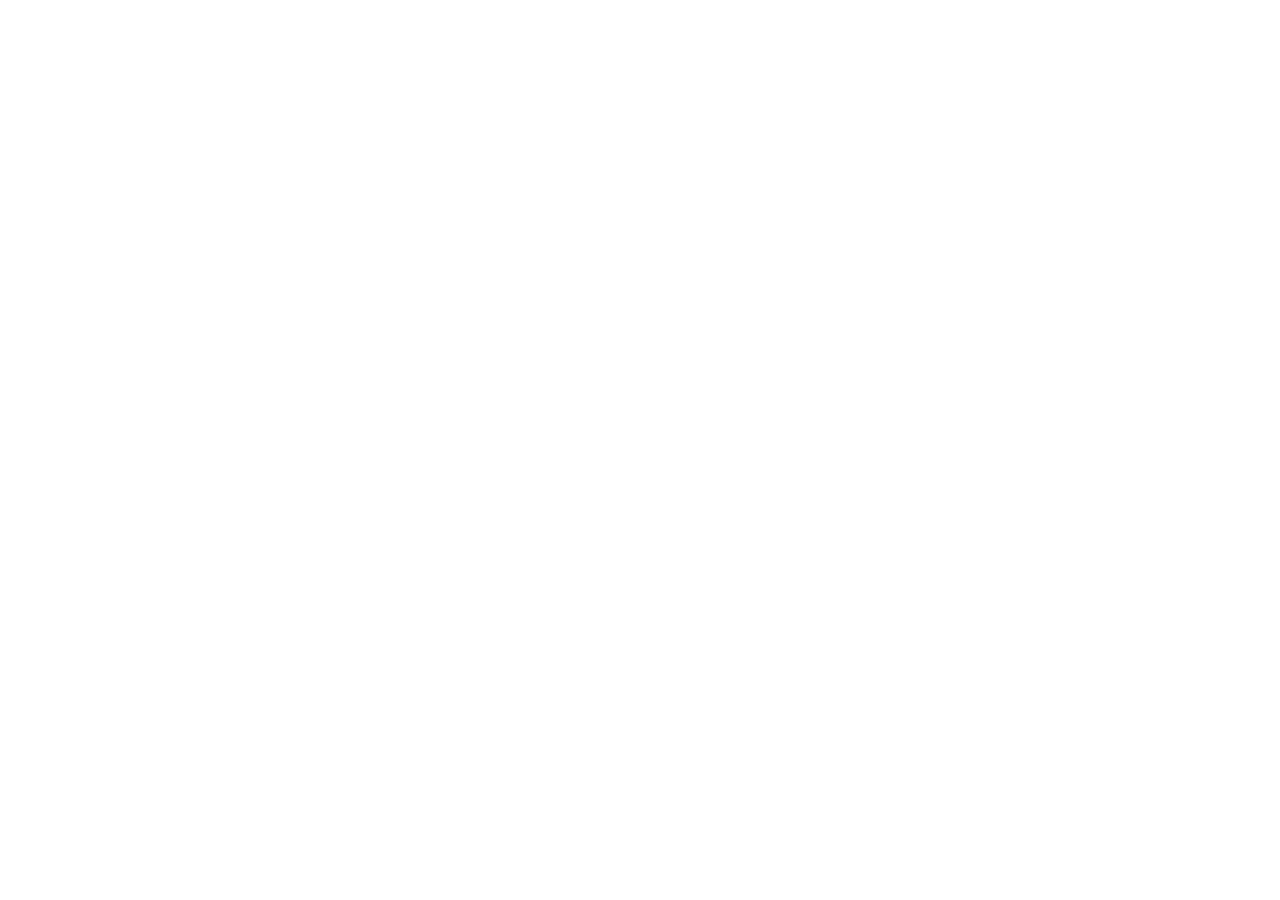
==== clear_path_dg/index.html @ 9d94dc0c "Add DG hackathon example" ====
<!DOCTYPE html>
<html lang="en">
  <head>
    <meta charset="UTF-8" />
    <meta name="viewport" content="width=device-width, initial-scale=1.0" />
    <title>ClearPath DG - IMDG Compliance Solution</title>
    <script type="module" crossorigin src="/assets/index-Cmu857G7.js"></script>
    <link rel="stylesheet" crossorigin href="/assets/index-CuguKov4.css">
  </head>
  <body>
    <div id="app"></div>
  </body>
</html>
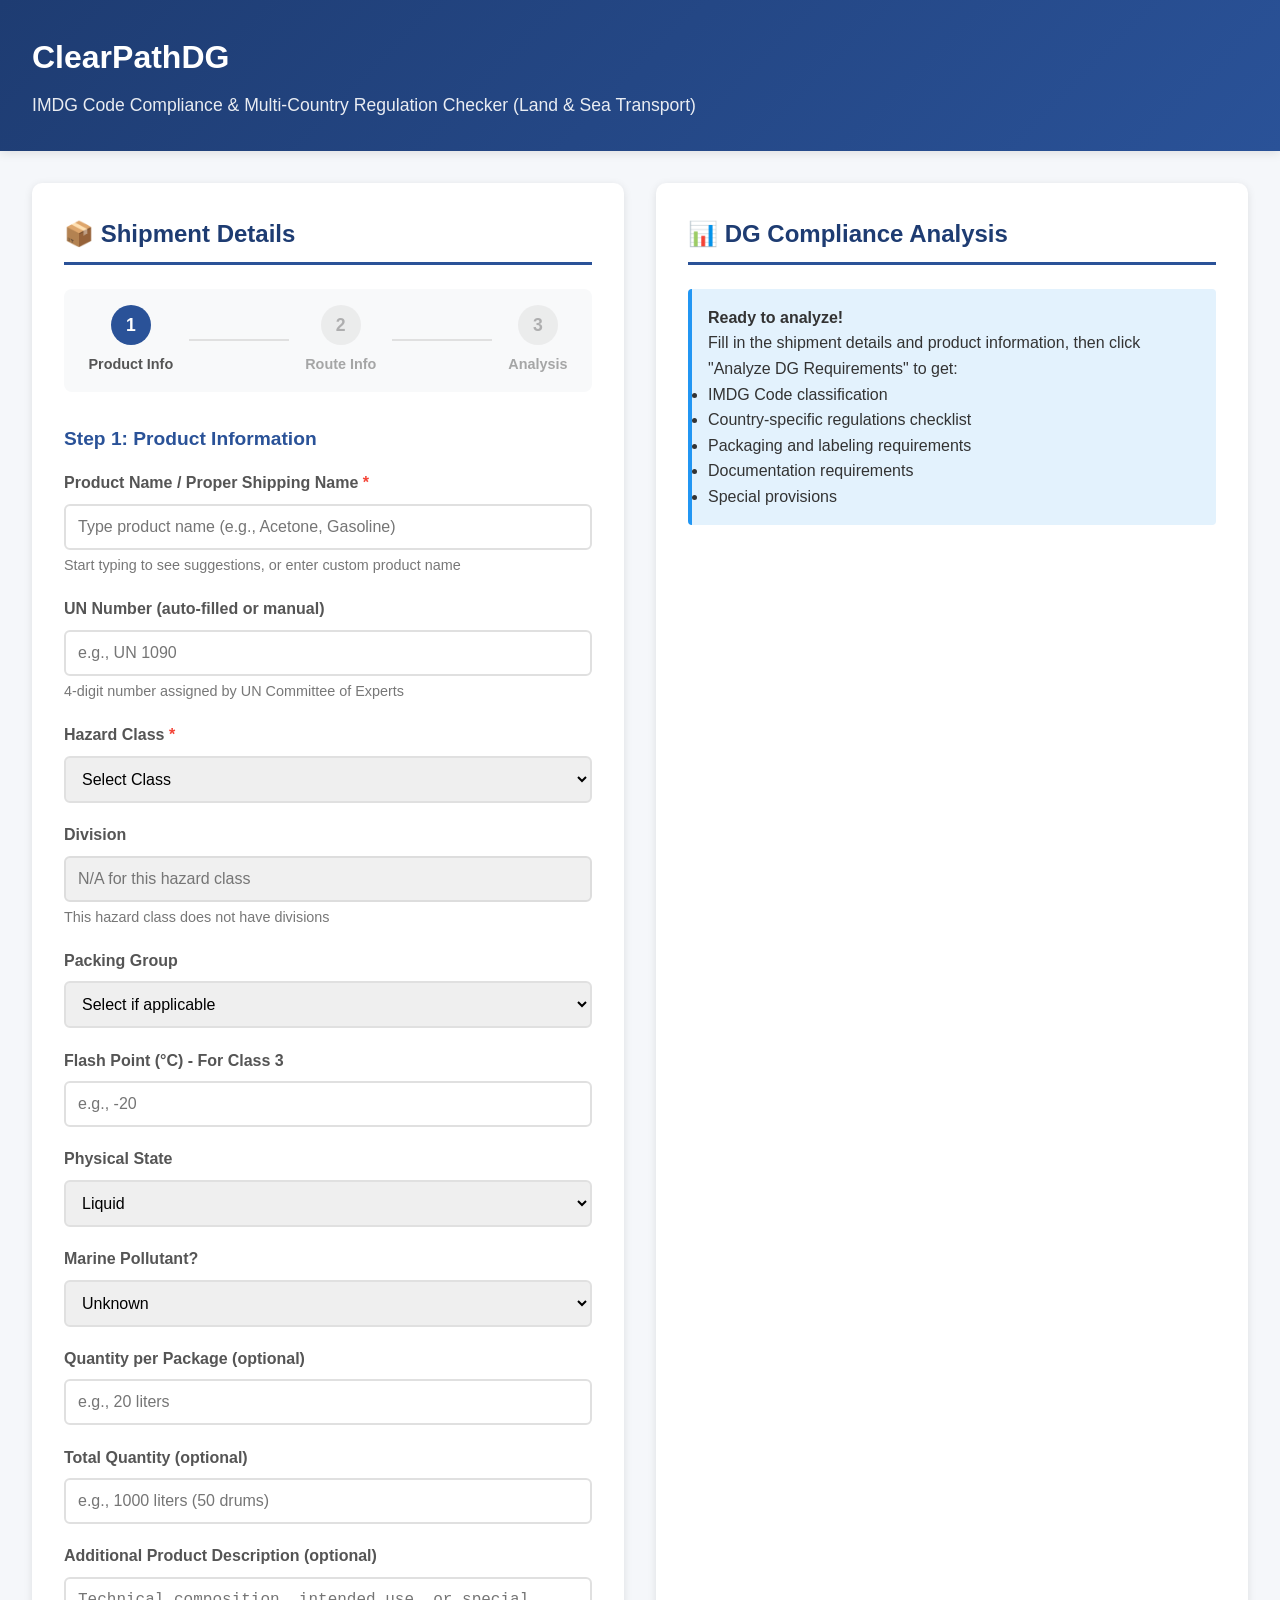
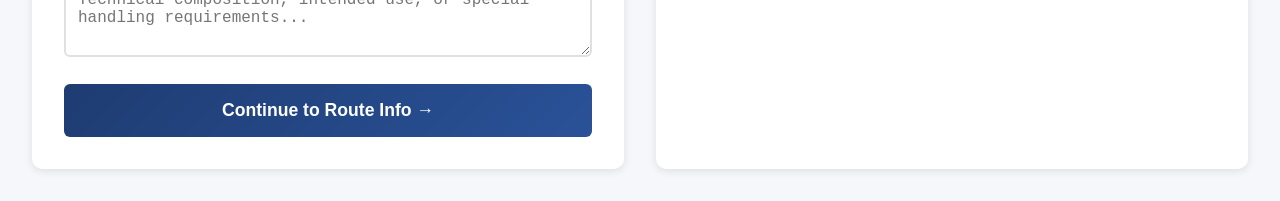
==== commit 5be56635: "Fix relative js/css paths for DG example" ====
--- a/clear_path_dg/index.html
+++ b/clear_path_dg/index.html
@@ -4,8 +4,8 @@
     <meta charset="UTF-8" />
     <meta name="viewport" content="width=device-width, initial-scale=1.0" />
     <title>ClearPath DG - IMDG Compliance Solution</title>
-    <script type="module" crossorigin src="/assets/index-Cmu857G7.js"></script>
-    <link rel="stylesheet" crossorigin href="/assets/index-CuguKov4.css">
+    <script type="module" crossorigin src="./assets/index-Cmu857G7.js"></script>
+    <link rel="stylesheet" crossorigin href="./assets/index-CuguKov4.css">
   </head>
   <body>
     <div id="app"></div>
--- a/clear_path_dg/assets/index-CuguKov4.css
+++ b/clear_path_dg/assets/index-CuguKov4.css
@@ -0,0 +1 @@
+.card.svelte-q6l9it.svelte-q6l9it{background:#fff;border-radius:10px;padding:2rem;box-shadow:0 2px 8px #0000001a}h2.svelte-q6l9it.svelte-q6l9it{color:#1e3c72;margin-bottom:1.5rem;font-size:1.5rem;border-bottom:3px solid #2a5298;padding-bottom:.5rem}h3.svelte-q6l9it.svelte-q6l9it{color:#2a5298;margin:1.5rem 0 1rem;font-size:1.2rem}.form-group.svelte-q6l9it.svelte-q6l9it{margin-bottom:1.2rem}label.svelte-q6l9it.svelte-q6l9it{display:block;font-weight:600;margin-bottom:.5rem;color:#555}input[type=text].svelte-q6l9it.svelte-q6l9it,input[type=number].svelte-q6l9it.svelte-q6l9it,textarea.svelte-q6l9it.svelte-q6l9it,select.svelte-q6l9it.svelte-q6l9it{width:100%;padding:.75rem;border:2px solid #e0e0e0;border-radius:6px;font-size:1rem;transition:border-color .3s}input[type=text].svelte-q6l9it.svelte-q6l9it:focus,input[type=number].svelte-q6l9it.svelte-q6l9it:focus,textarea.svelte-q6l9it.svelte-q6l9it:focus,select.svelte-q6l9it.svelte-q6l9it:focus{outline:none;border-color:#2a5298}input.svelte-q6l9it.svelte-q6l9it:disabled,select.svelte-q6l9it.svelte-q6l9it:disabled,textarea.svelte-q6l9it.svelte-q6l9it:disabled,.muted-input.svelte-q6l9it.svelte-q6l9it{background-color:#f0f0f0;color:#999;cursor:not-allowed;border-color:#ddd}.auto-filled-indicator.svelte-q6l9it.svelte-q6l9it{font-size:.85rem;color:#28a745;margin-top:.25rem;font-weight:500}.guidance-indicator.svelte-q6l9it.svelte-q6l9it{font-size:.85rem;color:#06c;margin-top:.25rem;font-weight:500}textarea.svelte-q6l9it.svelte-q6l9it{resize:vertical;min-height:80px}.btn.svelte-q6l9it.svelte-q6l9it{background:linear-gradient(135deg,#1e3c72,#2a5298);color:#fff;border:none;padding:1rem 2rem;border-radius:6px;font-size:1.1rem;font-weight:600;cursor:pointer;width:100%;transition:transform .2s,box-shadow .2s}.btn.svelte-q6l9it.svelte-q6l9it:hover{transform:translateY(-2px);box-shadow:0 4px 12px #2a52984d}.btn.svelte-q6l9it.svelte-q6l9it:active{transform:translateY(0)}.required.svelte-q6l9it.svelte-q6l9it{color:#f44336}.help-text.svelte-q6l9it.svelte-q6l9it{font-size:.9rem;color:#777;margin-top:.25rem}.progress-bar.svelte-q6l9it.svelte-q6l9it{display:flex;align-items:center;justify-content:center;margin-bottom:2rem;padding:1rem;background:#f8f9fa;border-radius:8px}.step.svelte-q6l9it.svelte-q6l9it{display:flex;flex-direction:column;align-items:center;gap:.5rem;opacity:.5;transition:opacity .3s}.step.active.svelte-q6l9it.svelte-q6l9it,.step.completed.svelte-q6l9it.svelte-q6l9it{opacity:1}.step-number.svelte-q6l9it.svelte-q6l9it{width:40px;height:40px;border-radius:50%;background:#e0e0e0;color:#666;display:flex;align-items:center;justify-content:center;font-weight:600;font-size:1.1rem;transition:all .3s}.step.active.svelte-q6l9it .step-number.svelte-q6l9it,.step.completed.svelte-q6l9it .step-number.svelte-q6l9it{background:#2a5298;color:#fff}.step.completed.svelte-q6l9it .step-number.svelte-q6l9it:after{content:"✓"}.step-label.svelte-q6l9it.svelte-q6l9it{font-size:.9rem;font-weight:600;color:#555}.step-line.svelte-q6l9it.svelte-q6l9it{flex:1;height:2px;background:#e0e0e0;margin:0 1rem;max-width:100px;transition:background .3s}.step-line.active.svelte-q6l9it.svelte-q6l9it{background:#2a5298}.match-found.svelte-q6l9it.svelte-q6l9it{background:#d4edda;border:2px solid #28a745;border-radius:6px;padding:.75rem;margin-top:.5rem;display:flex;align-items:center;gap:.5rem}.btn-small.svelte-q6l9it.svelte-q6l9it{background:#28a745;color:#fff;border:none;padding:.4rem .8rem;border-radius:4px;font-size:.85rem;cursor:pointer;margin-left:auto;transition:background .2s}.btn-small.svelte-q6l9it.svelte-q6l9it:hover{background:#218838}.button-group.svelte-q6l9it.svelte-q6l9it{display:flex;gap:1rem;margin-top:1rem}.button-group.svelte-q6l9it .btn-secondary.svelte-q6l9it{background:#6c757d;color:#fff;border:none;padding:1rem 2rem;border-radius:6px;font-size:1.1rem;font-weight:600;cursor:pointer;transition:background .2s}.button-group.svelte-q6l9it .btn-secondary.svelte-q6l9it:hover{background:#5a6268}.button-group.svelte-q6l9it .btn.svelte-q6l9it{flex:1}.autocomplete-container.svelte-q6l9it.svelte-q6l9it{position:relative}.suggestions-dropdown.svelte-q6l9it.svelte-q6l9it{position:absolute;top:100%;left:0;right:0;background:#fff;border:2px solid #2a5298;border-top:none;border-radius:0 0 6px 6px;box-shadow:0 4px 12px #00000026;max-height:300px;overflow-y:auto;z-index:1000;margin-top:2px}.suggestion-item.svelte-q6l9it.svelte-q6l9it{padding:.75rem 1rem;cursor:pointer;border-bottom:1px solid #f0f0f0;transition:background .2s}.suggestion-item.svelte-q6l9it.svelte-q6l9it:last-child{border-bottom:none}.suggestion-item.svelte-q6l9it.svelte-q6l9it:hover,.suggestion-item.selected.svelte-q6l9it.svelte-q6l9it{background:#e3f2fd}.suggestion-name.svelte-q6l9it.svelte-q6l9it{display:flex;justify-content:space-between;align-items:center;margin-bottom:.25rem}.suggestion-un.svelte-q6l9it.svelte-q6l9it{color:#2a5298;font-weight:600;font-size:.9rem;background:#e3f2fd;padding:.2rem .5rem;border-radius:4px}.suggestion-class.svelte-q6l9it.svelte-q6l9it{font-size:.85rem;color:#666}.submitted-summary.svelte-q6l9it.svelte-q6l9it{background:#f0f4ff;border:2px solid #2a5298;border-radius:8px;padding:1.25rem;margin-bottom:1rem}.submitted-row.svelte-q6l9it.svelte-q6l9it{display:flex;justify-content:space-between;align-items:center;padding:.4rem 0;border-bottom:1px solid #dde4f5}.submitted-row.svelte-q6l9it.svelte-q6l9it:last-child{border-bottom:none}.submitted-label.svelte-q6l9it.svelte-q6l9it{color:#666;font-size:.9rem}.btn-edit.svelte-q6l9it.svelte-q6l9it{background:#6c757d;margin-top:.75rem;font-size:.95rem;padding:.75rem 1.5rem}.btn-edit.svelte-q6l9it.svelte-q6l9it:hover{background:#5a6268}.card.svelte-1vx4206.svelte-1vx4206{background:#fff;border-radius:10px;padding:2rem;box-shadow:0 2px 8px #0000001a}h2.svelte-1vx4206.svelte-1vx4206{color:#1e3c72;margin-bottom:1.5rem;font-size:1.5rem;border-bottom:3px solid #2a5298;padding-bottom:.5rem}h3.svelte-1vx4206.svelte-1vx4206{color:#2a5298;margin:2rem 0 .5rem;font-size:1.2rem}h4.svelte-1vx4206.svelte-1vx4206{color:#1e3c72;margin-bottom:.75rem}.section-intro.svelte-1vx4206.svelte-1vx4206{color:#555;margin:0 0 1rem;font-size:.95rem;line-height:1.5}.info-box.svelte-1vx4206.svelte-1vx4206{background:#e3f2fd;border-left:4px solid #2196f3;padding:1rem;margin:1rem 0;border-radius:4px}.warning-box.svelte-1vx4206.svelte-1vx4206{background:#fff3cd;border-left:4px solid #ffc107;padding:1rem;margin:1.5rem 0;border-radius:4px}.success-box.svelte-1vx4206.svelte-1vx4206{background:#d4edda;border-left:4px solid #28a745;padding:1rem;margin:1rem 0;border-radius:4px}.summary-card.svelte-1vx4206.svelte-1vx4206{background:linear-gradient(135deg,#667eea,#764ba2);color:#fff;border-radius:8px;padding:1.5rem;margin:1rem 0}.summary-card.svelte-1vx4206 h4.svelte-1vx4206{color:#fff;margin-bottom:1rem;font-size:1.2rem}.summary-grid.svelte-1vx4206.svelte-1vx4206{display:grid;grid-template-columns:repeat(auto-fit,minmax(220px,1fr));gap:1rem}.summary-item.svelte-1vx4206.svelte-1vx4206{background:#ffffff1f;padding:.75rem;border-radius:6px}.summary-item.svelte-1vx4206 strong.svelte-1vx4206{color:gold}.imdg-result.svelte-1vx4206.svelte-1vx4206{background:#f8f9fa;border:2px solid #2a5298;border-radius:8px;padding:1.5rem;margin:1rem 0}.imdg-detail.svelte-1vx4206.svelte-1vx4206{display:grid;grid-template-columns:1fr 2fr;gap:.5rem;margin:.5rem 0;padding:.5rem;background:#fff;border-radius:4px}.imdg-detail.svelte-1vx4206 strong.svelte-1vx4206{color:#2a5298}.badges.svelte-1vx4206.svelte-1vx4206{margin-top:1rem}.badge.svelte-1vx4206.svelte-1vx4206{display:inline-block;padding:.25rem .75rem;border-radius:12px;font-size:.85rem;font-weight:600;margin:.25rem}.badge-danger.svelte-1vx4206.svelte-1vx4206{background:#f44336;color:#fff}.badge-warning.svelte-1vx4206.svelte-1vx4206{background:#ff9800;color:#fff}.badge-info.svelte-1vx4206.svelte-1vx4206{background:#2196f3;color:#fff}.prefill-table-wrap.svelte-1vx4206.svelte-1vx4206{overflow-x:auto;margin:1rem 0 1.5rem;border-radius:8px;border:1px solid #e0e0e0}.prefill-table.svelte-1vx4206.svelte-1vx4206{width:100%;border-collapse:collapse;font-size:.9rem}.prefill-table.svelte-1vx4206 thead tr.svelte-1vx4206{background:#1e3c72;color:#fff}.prefill-table.svelte-1vx4206 th.svelte-1vx4206,.prefill-table.svelte-1vx4206 td.svelte-1vx4206{padding:.65rem 1rem;text-align:left;border-bottom:1px solid #e0e0e0}.prefill-table.svelte-1vx4206 tbody tr.svelte-1vx4206:nth-child(2n){background:#f5f7ff}.prefill-table.svelte-1vx4206 tbody tr.svelte-1vx4206:hover{background:#e8eeff}.field-name.svelte-1vx4206.svelte-1vx4206{font-weight:600;color:#1e3c72;white-space:nowrap}.field-value.svelte-1vx4206 code.svelte-1vx4206{background:#e8f0fe;color:#1a237e;padding:.15rem .4rem;border-radius:4px;font-size:.88rem}.field-docs.svelte-1vx4206.svelte-1vx4206{color:#555;font-size:.85rem}.progress-wrap.svelte-1vx4206.svelte-1vx4206{display:flex;align-items:center;gap:1rem;margin:1rem 0}.progress-bar-outer.svelte-1vx4206.svelte-1vx4206{flex:1;height:10px;background:#e0e0e0;border-radius:5px;overflow:hidden}.progress-bar-inner.svelte-1vx4206.svelte-1vx4206{height:100%;background:linear-gradient(90deg,#2a5298,#43a047);border-radius:5px;transition:width .3s ease}.progress-label.svelte-1vx4206.svelte-1vx4206{font-size:.9rem;color:#555;white-space:nowrap;font-weight:600}.progress-label.all-done.svelte-1vx4206.svelte-1vx4206{color:#2e7d32}.checklist-interactive.svelte-1vx4206.svelte-1vx4206{list-style:none;padding:0;margin:.5rem 0}.check-item.svelte-1vx4206.svelte-1vx4206{display:flex;align-items:flex-start;gap:.75rem;padding:.75rem 1rem;margin:.4rem 0;background:#f8f9fa;border:1px solid #e0e0e0;border-left:4px solid #2a5298;border-radius:6px;cursor:pointer;transition:background .15s,border-color .15s;-webkit-user-select:none;user-select:none}.check-item.svelte-1vx4206.svelte-1vx4206:hover{background:#eef2ff}.check-item.item-done.svelte-1vx4206.svelte-1vx4206{background:#f1faf1;border-left-color:#43a047;opacity:.85}.check-item.item-done.svelte-1vx4206 .check-label.svelte-1vx4206{text-decoration:line-through;color:#888}.check-box.svelte-1vx4206.svelte-1vx4206{font-size:1.3rem;color:#2a5298;flex-shrink:0;line-height:1.2}.item-done.svelte-1vx4206 .check-box.svelte-1vx4206{color:#43a047}.check-body.svelte-1vx4206.svelte-1vx4206{display:flex;flex-direction:column;gap:.25rem}.check-label.svelte-1vx4206.svelte-1vx4206{line-height:1.4;color:#333}.reg-link.svelte-1vx4206.svelte-1vx4206{display:inline-block;font-size:.8rem;color:#2a5298;text-decoration:none;font-weight:600}.reg-link.svelte-1vx4206.svelte-1vx4206:hover{text-decoration:underline}.form-category.svelte-1vx4206.svelte-1vx4206{background:#f8f9fa;border:2px solid #e0e0e0;border-radius:8px;padding:1.5rem;margin:1.5rem 0}.form-category.high-risk.svelte-1vx4206.svelte-1vx4206{background:#fff8f0;border-color:#f57c00}.form-category.svelte-1vx4206 h4.svelte-1vx4206{color:#1e3c72;margin-bottom:1rem;font-size:1.05rem}.form-list.svelte-1vx4206.svelte-1vx4206{list-style:none;padding:0;margin:0}.form-item.svelte-1vx4206.svelte-1vx4206{background:#fff;border:1px solid #e0e0e0;border-left:4px solid #2a5298;border-radius:6px;padding:1.25rem;margin:1rem 0;transition:box-shadow .2s}.form-item.svelte-1vx4206.svelte-1vx4206:hover{box-shadow:0 2px 8px #00000014}.form-header.svelte-1vx4206.svelte-1vx4206{display:flex;justify-content:space-between;align-items:center;margin-bottom:.75rem;flex-wrap:wrap;gap:.5rem}.form-header.svelte-1vx4206 strong.svelte-1vx4206{color:#1e3c72;font-size:1rem}.form-badge.svelte-1vx4206.svelte-1vx4206{display:inline-block;padding:.25rem .65rem;border-radius:12px;font-size:.78rem;font-weight:700;white-space:nowrap}.form-badge.required.svelte-1vx4206.svelte-1vx4206{background:#1976d2;color:#fff}.form-badge.critical.svelte-1vx4206.svelte-1vx4206{background:#d32f2f;color:#fff}.form-description.svelte-1vx4206.svelte-1vx4206{color:#555;margin:.5rem 0 .75rem;line-height:1.5;font-size:.93rem}.prefill-chips.svelte-1vx4206.svelte-1vx4206{display:flex;flex-wrap:wrap;gap:.4rem;margin:.5rem 0}.chip.svelte-1vx4206.svelte-1vx4206{display:inline-block;background:#e8f0fe;color:#1a237e;font-size:.8rem;font-weight:600;padding:.2rem .55rem;border-radius:10px;border:1px solid #c5cae9}.chip.chip-critical.svelte-1vx4206.svelte-1vx4206{background:#fdecea;color:#b71c1c;border-color:#ef9a9a}.form-link.svelte-1vx4206.svelte-1vx4206{display:inline-block;color:#2a5298;text-decoration:none;font-weight:600;font-size:.88rem;margin-top:.4rem;transition:color .2s}.form-link.svelte-1vx4206.svelte-1vx4206:hover{color:#1e3c72;text-decoration:underline}.card.svelte-6yss69{background:#fff;border-radius:10px;padding:2rem;box-shadow:0 2px 8px #0000001a;grid-column:1 / -1}h2.svelte-6yss69{color:#1e3c72;margin-bottom:1.5rem;font-size:1.5rem;border-bottom:3px solid #2a5298;padding-bottom:.5rem}h4.svelte-6yss69{color:#1e3c72;margin-bottom:.75rem}.regulation-section.svelte-6yss69{background:#fff;padding:1.5rem;margin:1rem 0;border-radius:8px;border:1px solid #e0e0e0}.info-box.svelte-6yss69{background:#e3f2fd;border-left:4px solid #2196f3;padding:1rem;margin:1rem 0;border-radius:4px}.warning-box.svelte-6yss69{background:#fff3cd;border-left:4px solid #ffc107;padding:1rem;margin:1rem 0;border-radius:4px}ul.svelte-6yss69,ol.svelte-6yss69{margin-left:1.5rem;margin-top:.5rem}li.svelte-6yss69{margin:.25rem 0}p.svelte-6yss69{margin-top:1rem}.grid-2col.svelte-6yss69{display:grid;grid-template-columns:1fr 1fr;gap:1rem;margin-top:1rem}@media (max-width: 768px){.grid-2col.svelte-6yss69{grid-template-columns:1fr}}*{margin:0;padding:0;box-sizing:border-box}body{font-family:Segoe UI,Tahoma,Geneva,Verdana,sans-serif;background:#f5f7fa;color:#333;line-height:1.6}.header.svelte-cbvhjf.svelte-cbvhjf{background:linear-gradient(135deg,#1e3c72,#2a5298);color:#fff;padding:2rem;box-shadow:0 2px 10px #0000001a}.header.svelte-cbvhjf h1.svelte-cbvhjf{font-size:2rem;margin-bottom:.5rem}.header.svelte-cbvhjf p.svelte-cbvhjf{opacity:.9;font-size:1.1rem}.container.svelte-cbvhjf.svelte-cbvhjf{max-width:1400px;margin:2rem auto;padding:0 2rem}.grid.svelte-cbvhjf.svelte-cbvhjf{display:grid;grid-template-columns:1fr 1fr;gap:2rem;margin-bottom:2rem}@media (max-width: 968px){.grid.svelte-cbvhjf.svelte-cbvhjf{grid-template-columns:1fr}}
